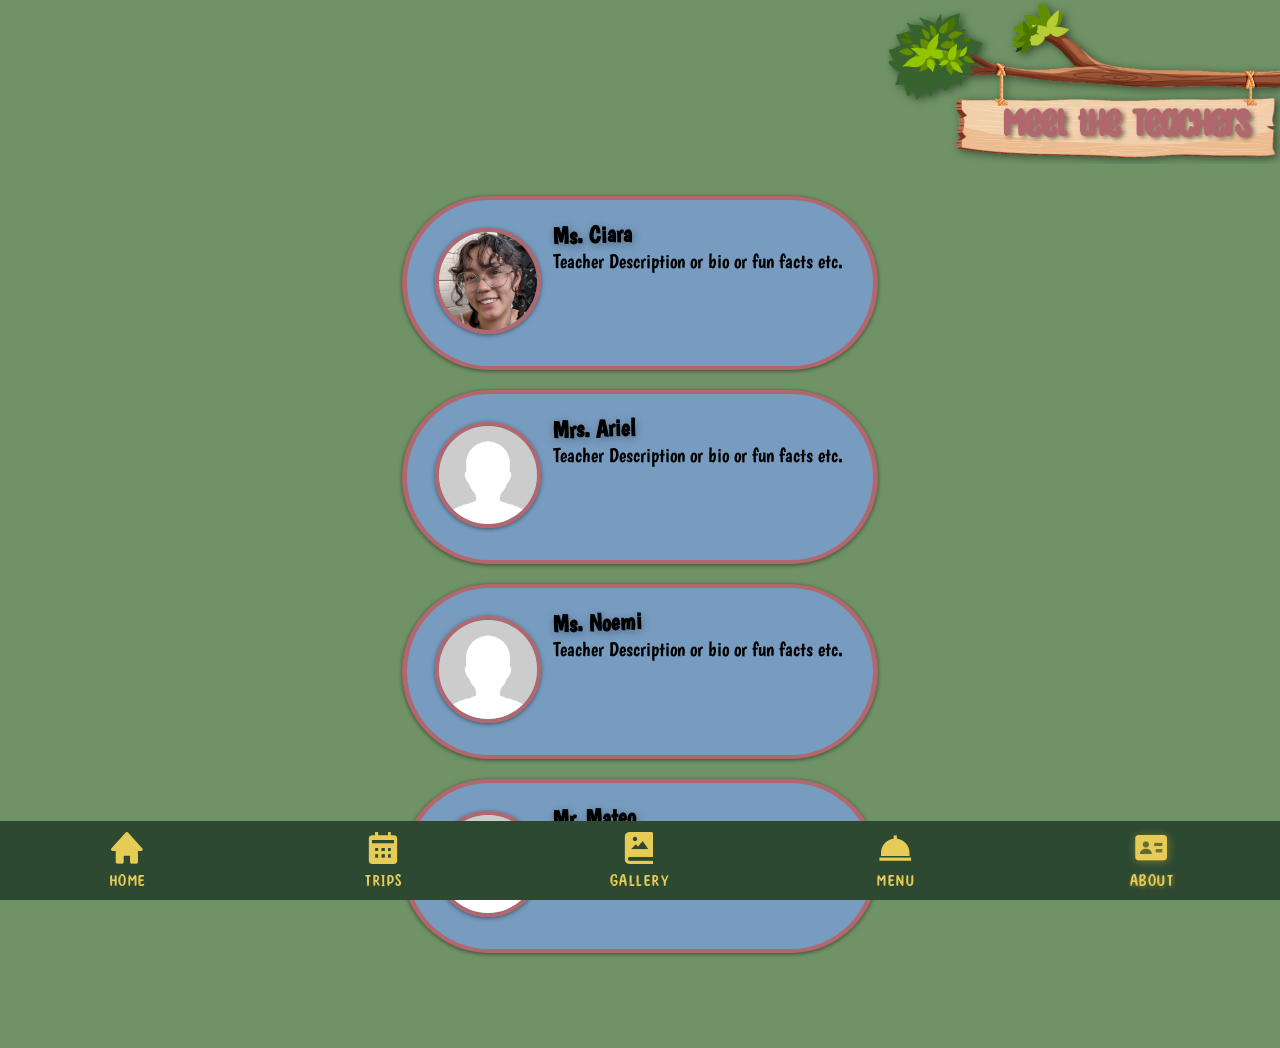
==== Crew/Crew.html @ b21d2882 "Icons/Screenshots/manifest updates" ====
<!DOCTYPE html>
<html lang="en">
<head>
    <meta charset="UTF-8">
    <meta name="viewport" content="width=device-width, initial-scale=1.0">
    <meta name="darkreader-lock">
    <title>Extended Day Website</title>
    <link rel="stylesheet" href="../style.css">
    <link rel="stylesheet" href="../Fonts/boxicons-2.1.4/css/boxicons.min.css">
    <link rel="favicon" href="../favicon.ico" type="image/x-icon">
</head>
<body>
    <header class="about-header">
        <img src="../Images/TreeBranchRightLeft.png" role="presentation" alt="">
        <h1 class="about-title">Meet the Teachers</h1>
    </header>
    <main>
        <div class="staff-container">
            <div class="staff-card">
                <div class="staff-img-container">
                    <img src="Ciara.webp" role="presentation" alt="">
                </div>
                <div class="staff-info-container">
                    <h2 class="staff-name">Ms. Ciara</h2>
                    <p class="staff-description">Teacher Description or bio or fun facts etc.</p>
                </div>
            </div>
            <div class="staff-card">
                <div class="staff-img-container">
                    <img src="blank-face-icon-16.jpg" role="presentation" alt="">
                </div>
                <div class="staff-info-container">
                    <h2 class="staff-name">Mrs. Ariel</h2>
                    <p class="staff-description">Teacher Description or bio or fun facts etc.</p>
                </div>
            </div>
            <div class="staff-card">
                <div class="staff-img-container">
                    <img src="blank-face-icon-16.jpg" role="presentation" alt="">
                </div>
                <div class="staff-info-container">
                    <h2 class="staff-name">Ms. Noemi</h2>
                    <p class="staff-description">Teacher Description or bio or fun facts etc.</p>
                </div>
            </div>
            <div class="staff-card">
                <div class="staff-img-container">
                    <img src="blank-face-icon-16.jpg" role="presentation" alt="">
                </div>
                <div class="staff-info-container">
                    <h2 class="staff-name">Mr. Mateo</h2>
                    <p class="staff-description">Teacher Description or bio or fun facts etc.</p>
                </div>
            </div>
        </div>
    </main>
    <footer>
        <nav class="navigation">
            <ul role="tree" class="navbar">
                <li role="none">
                    <a role="treeitem" href="../index.html">
                        <div class="nav-icon bx bxs-home"></div>
                        <p>Home</p>
                    </a>
                </li>
                <li role="none">
                    <a role="treeitem" href="../Events/Events.html">
                        <div class="nav-icon bx bxs-calendar"></div>
                        <p>Trips</p>
                    </a>
                </li>
                <li role="none">
                    <a role="treeitem" href="../Gallery/Gallery.html">
                        <div class="nav-icon bx bxs-photo-album"></div>
                        <p>Gallery</p>
                    </a>
                </li>
                <li role="none">
                    <a role="treeitem" href="../Menu/Menu.html">
                        <div class="nav-icon bx bxs-dish"></div>
                        <p>Menu</p>
                    </a>
                </li>
                <li role="none">
                    <a role="treeitem" aria-current="page" href="Crew.html">
                        <div class="nav-icon bx bxs-id-card"></div>
                        <p>About</p>
                    </a>
                </li>
            </ul>
        </nav>
    </footer>
    <script>
        const navbar = document.querySelector('.navigation');
        const body = document.querySelector('.staff-container');
        var navgap = navbar.offsetHeight + 20;

        body.style.paddingBottom += navgap + 'px';
    </script>
</body>
</html>
---- style.css ----
/* Boogaloo font */
@import url('https://fonts.googleapis.com/css2?family=Boogaloo&display=swap');

:root {
    /* Library Colors */
    --rosyBrown100: hsl(1 24 64);
    --rosyBrown80: hsl(1 24 64/0.8);
    --rosyBrown60: hsl(1 24 64/0.45);
    --blueGray100: hsl(210 37 61);
    --blueGray80: hsl(210 37 61/0.8);
    --blueGray60: hsl(210 37 61/0.45);
    --arylideYellow100: hsl(49 74 62);
    --arylideYellow80: hsl(49 74 62/0.8);
    --arylideYellow60: hsl(49 74 62/0.45);
    --asparagus100: hsl(108 18 49);
    --asparagus80: hsl(108 18 49/0.8);
    --asparagus60: hsl(108 18 49/0.45);
    --indianRed100: hsl(354 33 55);
    --indianRed80: hsl(354 33 55/0.8);
    --indianRed60: hsl(354 33 55/0.45);
    --caramel100: hsl(26 61 54);
    --caramel80: hsl(26 61 54/0.8);
    --caramel60: hsl(26 61 54/0.45);
    --calPolyGreen100: hsl(132 24 23);
    --calPolyGreen80: hsl(132 24 23/0.8);
    --calPolyGreen60: hsl(132 24 23/0.45);
    /* Normal Colors */
    --offWhite: hsl(0 0 94);
    --pureWhite: hsl(0 0 100%);
    --pureBlack: hsl(0 0 0%);

    --_ClassAColor: var(--indianRed100);
    --_ClassBColor: var(--blueGray100);

}

/* Resets */
*,
*::before,
*::after {
    box-sizing: border-box;
    margin: 0;
    padding: 0;
}

/* Site-wide styles */
body {
    height: 100dvh;
    background-color: var(--asparagus100);
}

/* Home Page Styles */
.home-screen {
    width: 100vw;
    height: 100dvh;
    display: grid;
    grid-template-areas: "title-bar" "sign-container";
    grid-template-rows: minmax(auto, 30%) 1fr;
    overflow-x: clip;
    overflow: hidden;

}

.title-bar {
    grid-area: title-bar;
    display: flex;
    place-self: center;

    >.title-container {
        max-height: fit-content;
        min-width: 310px;
        max-width: 448px;
        /* margin: 8em 2em 2em 2em; */
        margin-inline: 2em;
        margin-block: 1em;
        padding: 1em 0.2em;
        background-color: hsl(60 36% 50%);
        transform: rotate(-1.72deg);
        border-radius: 29px;
        box-shadow: 3px 2px 4px hsl(0 0 0/0.25);

        >.title {
            font-family: SunnySpells;
            font-size: clamp(4rem, 3.6479rem + 1.5023vw, 5rem);
            text-shadow: 1px 2px 2.5px hsl(0 0 0);
            text-align: center;
            line-height: 90%;
            color: var(--arylideYellow100);
        }
    }
}

.sign-container {
    position: relative;
    max-width: 100vw;
    grid-area: sign-container;
    place-self: end center;


    .signpost {
        width: 100%;
        max-width: 98vw;
        height: auto;
        filter: drop-shadow(3px 2px 4px hsl(0 0 0/0.25));
    }

    >ul {
        >li {
            /* reset styling of li */
            list-style: none;
            width: 100%;
            height: 100%;
        }
    }

    .sign-buttons {
        position: absolute;
        color: var(--caramel100);
        text-align: center;
        line-height: normal;
        min-width: 100%;
        text-decoration: none;
        font-size: 50px;
        font-family: SunnySpells;
        text-shadow: 1px 4px 0 hsl(13 18 48);
    }

    #button1 {
        top: 7%;
        transform: rotate(6.3deg);
    }

    #button2 {
        top: 21%;
        transform: rotate(-1.6deg);
    }

    #button3 {
        top: 36%;
        transform: rotate(6.3deg);
    }

    #button4 {
        top: 52%;
        transform: rotate(0.4deg);
    }

    .bush1,
    .bush2 {
        position: absolute;
        bottom: 0;
        height: auto;
        transform: translate(-25%, 0%);
        filter: drop-shadow(3px 0 4px hsl(0 0 0/0.25));
    }

    .bush1 {
        z-index: -1;
    }

    .bush2 {
        z-index: 1;
        translate: 5% 0%;
    }
}

.cal-ivy-logo {
    position: fixed;
    bottom: 0;
    left: 0;
    max-width: 240px;
    height: auto;
    z-index: 1;
}

.coming-soon-placer {
    display: grid;
    place-content: center;
}

.coming-soon-alert-container {
    display: flex;
    justify-content: center;
    align-items: center;
    padding: 1.5em;
    border-radius: 10px;
    margin-top: 3rem;
    background-color: var(--arylideYellow100);

    .coming-soon-text {
        font-family: SunnySpells;
        font-size: 50px;
        color: var(--pureBlack);
        text-shadow: 1px 2px 2.5px hsl(0 0 0);
        text-align: center;
        text-transform: uppercase;
    }
}

/* Events Page */
.events-header {
    position: relative;
    max-width: 100vw;
    overflow: clip;

    .events-title {
        position: absolute;
        left: -100000px;
        overflow: hidden;

    }

    >img {
        filter: drop-shadow(3px 2px 4px hsl(0 0 0/0.5));
        width: 100%;
    }
}

.events-intro-container {
    display: grid;
    place-content: center;
    margin: 2em;
    padding: 0.5em;
    border-radius: 10px;
    transform: rotate(1deg);
    background-color: var(--arylideYellow100);
    
    >h2 {
        text-align: center;
        text-transform: uppercase;
        text-decoration: underline;
        text-decoration-thickness: 3px;
        margin-bottom: 0.3rem;
        font: 24px SunnySpells, sans-serif;
    }
    
    .classLine {
        display: inline-flex;
        align-items: center;
        justify-content: start;
        gap: 1em;
        font: 17px Boogaloo, sans-serif;
    }

    .classColorBox {
        width: 12px;
        aspect-ratio: 1;
        border-radius: 30%;

        &.Abox {
            background-color: var(--_ClassAColor);
        }

        &.Bbox {
            background-color: var(--_ClassBColor);
        }
    }
}

.event-list-container {
    display: grid;
    margin: 0.75em;

    .event-card {
        display: grid;
        grid-template-columns: 20% 80%;
        font: 16px Boogaloo, sans-serif;
        color: var(--offWhite);
        padding-inline: 0.5em;
        padding-block: 0.25em;
        border-bottom: 2px solid hsla(0, 0%, 11%, 0.15); 
        min-height: 140px;
        
        &.classA {
            background-color: var(--_ClassAColor);
        }
        
        &.classB {
            background-color: var(--_ClassBColor);
        }

        &:first-child {
            border-top-left-radius: 6px;
            border-top-right-radius: 6px;
        }

        &:last-child {
            border-bottom-left-radius: 6px;
            border-bottom-right-radius: 6px;
        }
    }
}

.event-date-container {
    place-self: center;
    display: grid;
    font: 14px Boogaloo, sans-serif;
    grid-template-rows: 10% 80% 10%;
    height: fit-content;
    text-align: center;
    text-shadow: 0 4px 4px hsl(0 0 0/0.25);



    .event-day-number {
        font-size: 42px;
        letter-spacing: initial;
    }
}

.event-info {
    display: grid;
    grid-template-rows: min-content max-content;
    justify-content: space-between;
}

.event-top {
    display: flex;
    justify-content: space-between;
    padding-top: 0.5em;
    padding-inline: 0.6em 2em;
    font-size: 14px;
    
    .location-container {

        >p {
            text-indent: 0.3em;
            margin-bottom: 0.15rem;
        }
        
        >h3 {
            font: inherit;
            >a {
                display: inline-flex;
                color: currentColor;
                text-decoration: dashed underline;
                text-decoration-thickness: 1px;

                >.map-symbol {
                    text-decoration: none;
                }
            }
        }

        >p:last-child {
            margin-top: 0.3em;
            font-size: 12px;
            letter-spacing: 0.05em;
        }
    }

    .event-fee-container {
        text-align: center;

        >.optional-text {
            font-size: 11px;
            letter-spacing: 0.1em;
            display: none;
        }
        >.optional-text[data-visible="true"] {
            display: inline;
        }
    }
}

.event-description-container {
    place-self: center;
    margin-bottom: 0.25em;
    margin-top: 0.15em;
    padding: 0.25em;
    text-align: center;
    text-wrap: balance;
    
    >p {
        font-size: clamp(0.75rem, 0.4907rem + 1.1215vw, 1.5rem);
        
    }
}


/* Navbar */
.navigation {
    position: fixed;
    bottom: 0;
    left: 0;
    min-height: fit-content;
    background-color: var(--calPolyGreen100);
    width: 100%;

    >ul {
        z-index: 10;
        display: grid;
        grid-template-rows: 1fr;
        grid-template-columns: repeat(5, 1fr);
        grid-template-areas: "Home Events Menu Gallery Crew";
        overflow: visible;
        margin: 0.5em 0;

        >li {
            list-style: none;
            text-align: center;

            >a {
                text-decoration: none;
                color: var(--arylideYellow100);
                font-family: SunnySpells;
                font-size: 18px;
                letter-spacing: 1.5px;
                text-transform: uppercase;

                >.nav-icon {
                    font-size: 38px;
                    fill: currentColor;
                }

                &[aria-current="page"] {
                    .nav-icon {
                        filter: drop-shadow(1px 1px 4px hsl(49 74 54/0.45));
                    }

                    >p {
                        text-shadow: 1px 1px 4px hsl(49 74 54/0.45);
                    }
                }
            }

            &:nth-child(1) {
                grid-area: Home;
            }

            /* second button */
            &:nth-child(2) {
                grid-area: Events;
            }

            /* third button */
            &:nth-child(3) {
                grid-area: Menu;
            }

            /* fourth button */
            &:nth-child(4) {
                grid-area: Gallery;
            }

            /* fifth button */
            &:nth-child(5) {
                grid-area: Crew;
            }

        }
    }
}

/* Menu Page */
.menu-header {
    position: relative;
    max-width: 100vw;
    overflow: clip;

    .menu-title {
        position: absolute;
        top: 100px;
        left: 65px;
        font-family: StickyMemos;
        font-size: 53px;
        color: var(--pureBlack);
        text-shadow: 3px 2px 4px hsl(0 0 0/0.457);
        text-align: center;
    }

    >img {
        filter: drop-shadow(3px 2px 4px hsl(0 0 0/0.5));
    }
}

.sub-title-container {
    font-family: SunnySpells;
    margin-inline: 0.5em;
    margin-block: 0.8em;
    letter-spacing: 1px;
    background-color: var(--arylideYellow100);
    padding-inline: 0.4em;
    border-radius: 15px;
    transform: rotate(-1.25deg);
    box-shadow: 3px 2px 4px hsl(0 0 0/0.25);
    text-align: center;

    >h2 {
        font-size: 24px;
        text-transform: uppercase;
    }

    >p {
        font-size: clamp(0.875rem, 0.8143rem + 0.2589vw, 1.125rem);
        margin-inline: 1em;
        text-transform: uppercase;
        text-wrap: balance;

    }
}

.daily-menu-parent-container {
    display: grid;
    grid-template-columns: repeat(auto-fill, minmax(160px, 1fr));
    grid-gap: 0.5em;
    margin-inline: 0.5em;
}

.menu-day-container {
    box-sizing: border-box;
    background-color: hsl(210 47 74);
    border-radius: 15px;
    font-family: SunnySpells;
    color: var(--offWhite);
    text-shadow: 2px 4px 4px hsl(0 0 0/0.5);
    letter-spacing: 1.2px;
    line-height: 1em;
    box-shadow: 2px 4px 8px hsl(0 0 0/0.35), inset 0 0 8px hsl(210, 47%, 74%);
    display: grid;
    grid-template-rows: 1fr 1.15fr;
    overflow: clip;
    gap: 0.25em;

    .date-bar {
        background-color: var(--blueGray100);
        border-radius: 0 0 8px 8px;
        box-shadow: 0 0 5px hsl(0 0 0/0.35);
        text-align: center;
        font-size: 18px;
        text-transform: uppercase;
        font-family: SunnySpells;
        padding-block: 0.5em;
        display: grid;
        gap: 0.25em;

        >p {
            font-size: 64px;
            justify-self: center;
        }
    }

    .daily-menu {
        display: flex;
        flex-flow: column wrap;
        margin-inline: 0.5em;
        margin-block: 0.25em;
        font-size: 16px;
        color: var(--pureBlack);

        >ul {
            font: inherit;
            text-transform: capitalize;
            letter-spacing: 2px;
            text-shadow: 1px 2px 3px hsla(0, 0%, 55%, 0.234);
        }

        >h3 {
            text-shadow: 0 0 3px hsla(0, 0%, 40%, 0.4515);
            font: inherit;
            text-transform: uppercase;
            font-size: 18px;
        }
    }

    & li {
        /* list-style: none; */
        margin-inline-start: 1.25em;
        text-transform: capitalize;
    }
}

/* Gallery Page */
.gallery-header {
    position: relative;
    max-width: 100vw;
    overflow: clip;
    display: grid;

    .gallery-title {
        position: absolute;
        top: 100px;
        right: 60px;
        font-family: ActionIs;
        font-size: 53px;
        color: var(--calPolyGreen100);
        text-shadow: 3px 2px 4px hsl(0 0 0/0.457);
        text-align: center;
    }

    >img {
        margin-left: auto;
        margin-right: 0;
        filter: drop-shadow(3px 2px 4px hsl(0 0 0/0.5));
    }
}

.gallery-intro-container {
    font-family: SunnySpells;
    margin-inline: 0.5em;
    margin-block: 0.8em;
    letter-spacing: 1px;
    background-color: var(--arylideYellow100);
    padding-inline: 0.4em;
    border-radius: 15px;
    transform: rotate(-1.25deg);
    box-shadow: 3px 2px 4px hsl(0 0 0/0.25);
    text-align: center;

    >h2 {
        font-size: 24px;
        text-transform: uppercase;
    }

    >p {
        font-size: clamp(0.875rem, 0.8143rem + 0.2589vw, 1.125rem);
        margin-inline: 0.2em;
        margin-bottom: 0.2em;
        text-transform: uppercase;
        text-wrap: balance;

    }
}

.gallery-container {
    width: 100%;
    display: grid;
    place-content: center;
}

.masonry-gallery {
    display: grid;
    grid-template-columns: repeat(auto-fit, minmax(180px, 1fr));
    /* Adjust minmax values as needed */

    .gallery-item {
        /* width: 50%; */
        aspect-ratio: auto;
        min-width: 150px;
        max-width: 179px;
        margin-bottom: 10px;
        border-radius: 1rem;
        box-shadow: 0 1px 4px hsl(0 0 0/0.5);
    }

    @media screen and (min-width: 600px) {
        grid-template-columns: repeat(auto-fit, minmax(300px, 1fr));
    }
}

/* About Page */
.about-header {
    position: relative;
    max-width: 100vw;
    overflow: clip;
    display: grid;

    .about-title {
        position: absolute;
        top: 100px;
        right: 30px;
        font-family: SunnySpells;
        font-size: 42px;
        color: var(--indianRed100);
        text-shadow: 3px 2px 4px hsl(0 0 0/0.457);
        text-align: center;
    }

    >img {
        margin-left: auto;
        margin-right: 0;
        filter: drop-shadow(3px 2px 4px hsl(0 0 0/0.5));
    }
}

/* Staff Page */

.staff-container {
    margin-top: 2em;
    display: grid;
    justify-content: center;
    padding-inline: 1em;
    gap: 1.25em;
}

.staff-card {
    display: grid;
    place-content: center;
    padding: 1em ;
    border-radius: 20rem;
    background-color: var(--blueGray100);
    box-shadow: 0 1px 4px hsl(0 0 0/0.5);
    grid-template-columns: minmax(80px, 30%) 70%;
    border: 4px solid var(--indianRed100);
    border-left-width: 5px;
    border-right-width: 5px;
    max-width: 500px;

    .staff-img-container {
        padding: 0.75rem;
        
        >img {
            aspect-ratio: auto;
            width: 100%;
            max-width: 120px;
            border-radius: 50%;
            box-shadow: 0 1px 4px hsl(0 0 0/0.5);
            border: 4px solid var(--indianRed100);
        }
    }

    .staff-info-container {
        font-family: Boogaloo, sans-serif;
        font-size: clamp(1rem, 0.5978rem + 1.7391vw, 1.25rem);

        >h2 {
            font-size: clamp(1.125rem, 0.5217rem + 2.6087vw, 1.5rem);
            text-transform: capitalize;
            text-shadow: 1px 2px 8px hsl(0 0 0/0.3);
            margin-bottom: 0.15em;
            transform: rotate(-2deg);
        }
    }
}

/* Fonts */
@font-face {
    font-family: Flower Power;
    src: url(Fonts/SpringtimeFlowersRegular-8M1mz.otf);
}

@font-face {
    font-family: SunnySpells;
    src: url(Fonts/SunnyspellsRegular-MV9ze.otf);
}

@font-face {
    font-family: StickyMemos;
    src: url(Fonts/Sticky\ Memos\ Demo.otf);
}

@font-face {
    font-family: ActionIs;
    src: url(Fonts/Actionis-6Yex.ttf);
}

@font-face {
    font-family: CuteStitch;
    src: url(Fonts/Cute\ Stitch.otf);
}

@keyframes wobble-hor-bottom {

    0%,
    100% {
        transform: translateX(0);
        transform-origin: 50% 50%
    }

    10% {
        transform: translateX(-30px) rotate(-6deg)
    }

    20% {
        transform: translateX(15px) rotate(6deg)
    }

    30% {
        transform: translateX(-15px) rotate(-3.6deg)
    }

    40% {
        transform: translateX(9px) rotate(2.4deg)
    }

    50% {
        transform: translateX(-6px) rotate(-1.2deg)
    }

    60% {
        transform: translateX(0);
        transform-origin: 50% 50%
    }
}
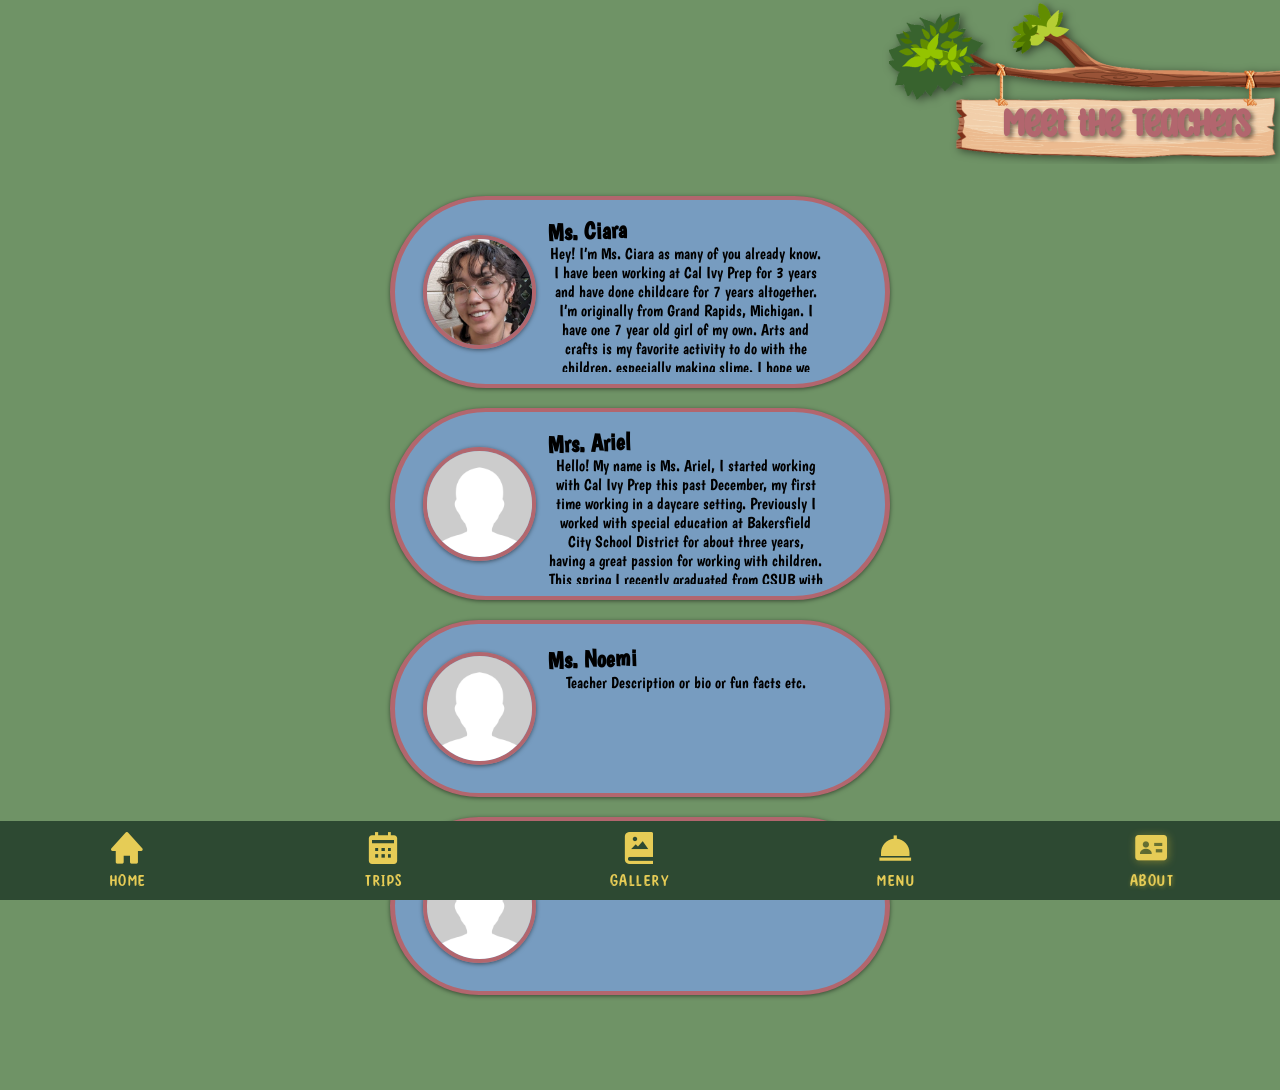
==== commit c7037347: "Gallery Upload" ====
--- a/Crew/Crew.html
+++ b/Crew/Crew.html
@@ -7,7 +7,7 @@
     <title>Extended Day Website</title>
     <link rel="stylesheet" href="../style.css">
     <link rel="stylesheet" href="../Fonts/boxicons-2.1.4/css/boxicons.min.css">
-    <link rel="favicon" href="../favicon.ico" type="image/x-icon">
+    <link rel="icon" href="../favicon.ico" type="image/x-icon">
 </head>
 <body>
     <header class="about-header">
@@ -22,7 +22,7 @@
                 </div>
                 <div class="staff-info-container">
                     <h2 class="staff-name">Ms. Ciara</h2>
-                    <p class="staff-description">Teacher Description or bio or fun facts etc.</p>
+                    <p class="staff-description">Hey! I’m Ms. Ciara as many of you already know. I have been working at Cal Ivy Prep for 3 years and have done childcare for 7 years altogether. I’m originally from Grand Rapids, Michigan. I have one 7 year old girl of my own. Arts and crafts is my favorite activity to do with the children, especially making slime. I hope we have a fantastic and fun summer this year. I can’t wait!</p>
                 </div>
             </div>
             <div class="staff-card">
@@ -31,7 +31,7 @@
                 </div>
                 <div class="staff-info-container">
                     <h2 class="staff-name">Mrs. Ariel</h2>
-                    <p class="staff-description">Teacher Description or bio or fun facts etc.</p>
+                    <p class="staff-description">Hello! My name is Ms. Ariel, I started working with Cal Ivy Prep this past December, my first time working in a daycare setting. Previously I worked with special education at Bakersfield City School District for about three years, having a great passion for working with children. This spring I recently graduated from CSUB with my bachelor's in Child, Adolescent, and Family Studies and am planning to continue school to obtain my master's. I’m originally from the island of Oahu and have a two-year-old daughter of my own! But I love playing games, and sports, and being outside with the children. I am super excited to be spending all summer with everyone and ready to have a great time!</p>
                 </div>
             </div>
             <div class="staff-card">
--- a/style.css
+++ b/style.css
@@ -3,31 +3,32 @@
 
 :root {
     /* Library Colors */
-    --rosyBrown100: hsl(1 24 64);
-    --rosyBrown80: hsl(1 24 64/0.8);
-    --rosyBrown60: hsl(1 24 64/0.45);
-    --blueGray100: hsl(210 37 61);
-    --blueGray80: hsl(210 37 61/0.8);
-    --blueGray60: hsl(210 37 61/0.45);
-    --arylideYellow100: hsl(49 74 62);
-    --arylideYellow80: hsl(49 74 62/0.8);
-    --arylideYellow60: hsl(49 74 62/0.45);
-    --asparagus100: hsl(108 18 49);
-    --asparagus80: hsl(108 18 49/0.8);
-    --asparagus60: hsl(108 18 49/0.45);
-    --indianRed100: hsl(354 33 55);
-    --indianRed80: hsl(354 33 55/0.8);
-    --indianRed60: hsl(354 33 55/0.45);
-    --caramel100: hsl(26 61 54);
-    --caramel80: hsl(26 61 54/0.8);
-    --caramel60: hsl(26 61 54/0.45);
-    --calPolyGreen100: hsl(132 24 23);
-    --calPolyGreen80: hsl(132 24 23/0.8);
-    --calPolyGreen60: hsl(132 24 23/0.45);
+    --rosyBrown100: hsl(1, 24%, 64%);
+    --rosyBrown80: hsl(1, 24%, 64%);
+    --rosyBrown60: hsl(1, 24%, 64%);
+    --blueGray100: hsl(210, 37%, 61%);
+    --blueGray80: hsl(210, 37%, 61%);
+    --blueGray60: hsl(210, 37%, 61%);
+    --arylideYellow100: hsl(49, 74%, 62%);
+    --arylideYellow80: hsl(49, 74%, 62%);
+    --arylideYellow60: hsl(49, 74%, 62%);
+    --asparagus100: hsl(108, 18%, 49%);
+    --asparagus80: hsl(108, 18%, 49%);
+    --asparagus60: hsl(108, 18%, 49%);
+    --indianRed100: hsl(354, 33%, 55%);
+    --indianRed80: hsl(354, 33%, 55%);
+    --indianRed60: hsl(354, 33%, 55%);
+    --caramel100: hsl(26, 61%, 54%);
+    --caramel80: hsl(26, 61%, 54%);
+    --caramel60: hsl(26, 61%, 54%);
+    --calPolyGreen100: hsl(132, 24%, 23%);
+    --calPolyGreen80: hsl(132, 24%, 23%);
+    --calPolyGreen60: hsl(132, 24%, 23%);
     /* Normal Colors */
-    --offWhite: hsl(0 0 94);
-    --pureWhite: hsl(0 0 100%);
-    --pureBlack: hsl(0 0 0%);
+    --offWhite: hsl(0, 0%, 94%);
+    --pureWhite: hsl(0, 0%, 100%);
+    --pureBlack: hsl(0, 0%, 0%);
+
 
     --_ClassAColor: var(--indianRed100);
     --_ClassBColor: var(--blueGray100);
@@ -59,7 +60,15 @@
     overflow-x: clip;
     overflow: hidden;
 
-}
+
+    @media screen and (min-width: 600px) {
+        grid-template-areas: "Left-tree title-bar Right-tree" "Left-tree sign-container Right-tree";
+
+        grid-template-columns: minmax(0, 1fr) 1fr minmax(0, 1fr);
+    }
+}
+
+
 
 .title-bar {
     grid-area: title-bar;
@@ -77,12 +86,12 @@
         background-color: hsl(60 36% 50%);
         transform: rotate(-1.72deg);
         border-radius: 29px;
-        box-shadow: 3px 2px 4px hsl(0 0 0/0.25);
+        box-shadow: 3px 2px 4px hsla(0, 0%, 0%, 0.25);
 
         >.title {
             font-family: SunnySpells;
             font-size: clamp(4rem, 3.6479rem + 1.5023vw, 5rem);
-            text-shadow: 1px 2px 2.5px hsl(0 0 0);
+            text-shadow: 1px 2px 3px hsla(0, 0%, 0%, 0.75);
             text-align: center;
             line-height: 90%;
             color: var(--arylideYellow100);
@@ -101,7 +110,7 @@
         width: 100%;
         max-width: 98vw;
         height: auto;
-        filter: drop-shadow(3px 2px 4px hsl(0 0 0/0.25));
+        filter: drop-shadow(3px 2px 4px hsla(0, 0%, 0%, 0.25));
     }
 
     >ul {
@@ -122,7 +131,7 @@
         text-decoration: none;
         font-size: 50px;
         font-family: SunnySpells;
-        text-shadow: 1px 4px 0 hsl(13 18 48);
+        text-shadow: 1px 4px 0 hsl(13 18% 48%);
     }
 
     #button1 {
@@ -136,7 +145,7 @@
     }
 
     #button3 {
-        top: 36%;
+        top: 36.5%;
         transform: rotate(6.3deg);
     }
 
@@ -151,7 +160,7 @@
         bottom: 0;
         height: auto;
         transform: translate(-25%, 0%);
-        filter: drop-shadow(3px 0 4px hsl(0 0 0/0.25));
+        filter: drop-shadow(3px 0 4px hsla(0, 0%, 0%, 0.25));
     }
 
     .bush1 {
@@ -173,28 +182,27 @@
     z-index: 1;
 }
 
-.coming-soon-placer {
-    display: grid;
-    place-content: center;
-}
-
-.coming-soon-alert-container {
-    display: flex;
-    justify-content: center;
-    align-items: center;
-    padding: 1.5em;
-    border-radius: 10px;
-    margin-top: 3rem;
-    background-color: var(--arylideYellow100);
-
-    .coming-soon-text {
-        font-family: SunnySpells;
-        font-size: 50px;
-        color: var(--pureBlack);
-        text-shadow: 1px 2px 2.5px hsl(0 0 0);
-        text-align: center;
-        text-transform: uppercase;
-    }
+/* fit the trees to the sides of the screen. Left should stick to the right side of its box, right should stick to the left side of its box */
+.tree-left,
+.tree-right {
+    overflow: clip;
+    height: 100%;
+    z-index: -1;
+    justify-self: center;
+    transform: translateY(13%);
+
+    @media screen and (max-width: 600px) {
+        display: none;
+    }
+
+}
+
+.tree-left {
+    grid-area: Left-tree;
+}
+
+.tree-right {
+    grid-area: Right-tree;
 }
 
 /* Events Page */
@@ -211,7 +219,7 @@
     }
 
     >img {
-        filter: drop-shadow(3px 2px 4px hsl(0 0 0/0.5));
+        filter: drop-shadow(3px 2px 4px hsla(0, 0%, 0%, 0.25));
         width: 100%;
     }
 }
@@ -224,7 +232,8 @@
     border-radius: 10px;
     transform: rotate(1deg);
     background-color: var(--arylideYellow100);
-    
+    box-shadow: 3px 2px 4px hsla(0, 0%, 0%, 0.25);
+
     >h2 {
         text-align: center;
         text-transform: uppercase;
@@ -233,7 +242,7 @@
         margin-bottom: 0.3rem;
         font: 24px SunnySpells, sans-serif;
     }
-    
+
     .classLine {
         display: inline-flex;
         align-items: center;
@@ -268,13 +277,13 @@
         color: var(--offWhite);
         padding-inline: 0.5em;
         padding-block: 0.25em;
-        border-bottom: 2px solid hsla(0, 0%, 11%, 0.15); 
+        border-bottom: 2px solid hsla(0, 0%, 11%, 0.15);
         min-height: 140px;
-        
+
         &.classA {
             background-color: var(--_ClassAColor);
         }
-        
+
         &.classB {
             background-color: var(--_ClassBColor);
         }
@@ -298,7 +307,7 @@
     grid-template-rows: 10% 80% 10%;
     height: fit-content;
     text-align: center;
-    text-shadow: 0 4px 4px hsl(0 0 0/0.25);
+    text-shadow: 0 4px 4px hsla(0, 0%, 0%, 0.25);
 
 
 
@@ -320,16 +329,17 @@
     padding-top: 0.5em;
     padding-inline: 0.6em 2em;
     font-size: 14px;
-    
+
     .location-container {
 
         >p {
             text-indent: 0.3em;
             margin-bottom: 0.15rem;
         }
-        
+
         >h3 {
             font: inherit;
+
             >a {
                 display: inline-flex;
                 color: currentColor;
@@ -357,6 +367,7 @@
             letter-spacing: 0.1em;
             display: none;
         }
+
         >.optional-text[data-visible="true"] {
             display: inline;
         }
@@ -370,10 +381,10 @@
     padding: 0.25em;
     text-align: center;
     text-wrap: balance;
-    
+
     >p {
         font-size: clamp(0.75rem, 0.4907rem + 1.1215vw, 1.5rem);
-        
+
     }
 }
 
@@ -415,11 +426,11 @@
 
                 &[aria-current="page"] {
                     .nav-icon {
-                        filter: drop-shadow(1px 1px 4px hsl(49 74 54/0.45));
+                        filter: drop-shadow(1px 1px 4px hsla(49, 74%, 54%, 0.45));
                     }
 
                     >p {
-                        text-shadow: 1px 1px 4px hsl(49 74 54/0.45);
+                        text-shadow: 1px 1px 4px hsl(49, 74%, 54%, 0.45);
                     }
                 }
             }
@@ -465,12 +476,12 @@
         font-family: StickyMemos;
         font-size: 53px;
         color: var(--pureBlack);
-        text-shadow: 3px 2px 4px hsl(0 0 0/0.457);
+        text-shadow: 3px 2px 4px hsla(0, 0%, 0%, 0.5);
         text-align: center;
     }
 
     >img {
-        filter: drop-shadow(3px 2px 4px hsl(0 0 0/0.5));
+        filter: drop-shadow(3px 2px 4px hsla(0, 0%, 0%, 0.5));
     }
 }
 
@@ -483,9 +494,9 @@
     padding-inline: 0.4em;
     border-radius: 15px;
     transform: rotate(-1.25deg);
-    box-shadow: 3px 2px 4px hsl(0 0 0/0.25);
     text-align: center;
-
+    box-shadow: 3px 2px 4px hsla(0, 0%, 0%, 0.25);
+    
     >h2 {
         font-size: 24px;
         text-transform: uppercase;
@@ -509,14 +520,14 @@
 
 .menu-day-container {
     box-sizing: border-box;
-    background-color: hsl(210 47 74);
+    background-color: hsl(210 47% 74%);
     border-radius: 15px;
     font-family: SunnySpells;
     color: var(--offWhite);
-    text-shadow: 2px 4px 4px hsl(0 0 0/0.5);
+    text-shadow: 2px 4px 4px hsla(0, 0%, 0%, 0.5);
     letter-spacing: 1.2px;
     line-height: 1em;
-    box-shadow: 2px 4px 8px hsl(0 0 0/0.35), inset 0 0 8px hsl(210, 47%, 74%);
+    box-shadow: 2px 4px 8px hsla(0, 0%, 0%, 0.35), inset 0 0 8px hsl(210, 47%, 74%);
     display: grid;
     grid-template-rows: 1fr 1.15fr;
     overflow: clip;
@@ -525,7 +536,7 @@
     .date-bar {
         background-color: var(--blueGray100);
         border-radius: 0 0 8px 8px;
-        box-shadow: 0 0 5px hsl(0 0 0/0.35);
+        box-shadow: 0 0 5px hsla(0, 0%, 0%, 0.35);
         text-align: center;
         font-size: 18px;
         text-transform: uppercase;
@@ -584,14 +595,14 @@
         font-family: ActionIs;
         font-size: 53px;
         color: var(--calPolyGreen100);
-        text-shadow: 3px 2px 4px hsl(0 0 0/0.457);
+        text-shadow: 3px 2px 4px hsla(0, 0%, 0%, 0.5);
         text-align: center;
     }
 
     >img {
         margin-left: auto;
         margin-right: 0;
-        filter: drop-shadow(3px 2px 4px hsl(0 0 0/0.5));
+        filter: drop-shadow(3px 2px 4px hsla(0, 0%, 0%, 0.5));
     }
 }
 
@@ -604,7 +615,7 @@
     padding-inline: 0.4em;
     border-radius: 15px;
     transform: rotate(-1.25deg);
-    box-shadow: 3px 2px 4px hsl(0 0 0/0.25);
+    box-shadow: 3px 2px 4px hsla(0, 0%, 0%, 0.25);
     text-align: center;
 
     >h2 {
@@ -629,24 +640,79 @@
 }
 
 .masonry-gallery {
-    display: grid;
-    grid-template-columns: repeat(auto-fit, minmax(180px, 1fr));
-    /* Adjust minmax values as needed */
 
     .gallery-item {
-        /* width: 50%; */
         aspect-ratio: auto;
         min-width: 150px;
-        max-width: 179px;
+        max-width: 40vw;
         margin-bottom: 10px;
         border-radius: 1rem;
-        box-shadow: 0 1px 4px hsl(0 0 0/0.5);
-    }
-
-    @media screen and (min-width: 600px) {
-        grid-template-columns: repeat(auto-fit, minmax(300px, 1fr));
-    }
-}
+        box-shadow: 0 1px 4px hsla(0, 0%, 0%, 0.5);
+    }
+
+
+    .width-2 {
+        min-width: 300px;
+        max-width: 80vw;
+    }
+}
+
+.modal {
+    display: none;
+    position: fixed;
+    z-index: 9999;
+    left: 0;
+    top: 0;
+    width: 100%;
+    height: 100%;
+    background-color: hsla(0, 0%, 0%, 0.75);
+    overflow: auto;
+}
+
+
+.left-arrow,
+.right-arrow {
+    position: absolute;
+    cursor: pointer;
+    color: #fff;
+    font-size: 2rem;
+    top: 50%;
+    transform: translateY(-50%);
+}
+
+.bx-x-circle {
+    position: absolute;
+    cursor: pointer;
+    color: #fff;
+    font-size: 2rem;
+    top: 1rem;
+    right: 1rem;
+}
+
+.left-arrow {
+    left: 10px;
+}
+
+.right-arrow {
+    right: 10px;
+}
+
+.modal-content {
+    margin-inline: auto;
+    display: grid;
+    place-items: center;
+    width: 80%;
+    max-width: 700px;
+}
+
+.modal-content img {
+    aspect-ratio: auto;
+    max-height: 98dvh;
+    max-width: 100%;
+    border-radius: 1rem;
+    box-shadow: 0 1px 4px hsla(0, 0%, 0%, 0.5);
+}
+
 
 /* About Page */
 .about-header {
@@ -662,14 +728,14 @@
         font-family: SunnySpells;
         font-size: 42px;
         color: var(--indianRed100);
-        text-shadow: 3px 2px 4px hsl(0 0 0/0.457);
+        text-shadow: 3px 2px 4px hsla(0, 0%, 0%, 0.5);
         text-align: center;
     }
 
     >img {
         margin-left: auto;
         margin-right: 0;
-        filter: drop-shadow(3px 2px 4px hsl(0 0 0/0.5));
+        filter: drop-shadow(3px 2px 4px hsla(0, 0%, 0%, 0.5));
     }
 }
 
@@ -686,39 +752,55 @@
 .staff-card {
     display: grid;
     place-content: center;
-    padding: 1em ;
+    padding: 1em;
     border-radius: 20rem;
     background-color: var(--blueGray100);
-    box-shadow: 0 1px 4px hsl(0 0 0/0.5);
+    box-shadow: 0 1px 4px hsla(0, 0%, 0%, 0.5);
     grid-template-columns: minmax(80px, 30%) 70%;
     border: 4px solid var(--indianRed100);
     border-left-width: 5px;
     border-right-width: 5px;
     max-width: 500px;
+    overflow: clip;
+    max-height: 12rem;
 
     .staff-img-container {
         padding: 0.75rem;
-        
+        display: grid;
+        place-content: center;
+
         >img {
             aspect-ratio: auto;
             width: 100%;
             max-width: 120px;
             border-radius: 50%;
-            box-shadow: 0 1px 4px hsl(0 0 0/0.5);
+            box-shadow: 0 1px 4px hsla(0, 0%, 0%, 0.5);
             border: 4px solid var(--indianRed100);
         }
     }
 
     .staff-info-container {
         font-family: Boogaloo, sans-serif;
-        font-size: clamp(1rem, 0.5978rem + 1.7391vw, 1.25rem);
+        font-size: clamp(0.75rem, 0.3478rem + 1.7391vw, 1rem);
+
 
         >h2 {
             font-size: clamp(1.125rem, 0.5217rem + 2.6087vw, 1.5rem);
             text-transform: capitalize;
-            text-shadow: 1px 2px 8px hsl(0 0 0/0.3);
             margin-bottom: 0.15em;
             transform: rotate(-2deg);
+        }
+
+        >p {
+            max-width: 90%;
+            max-height: 8rem;
+            overflow-y: scroll;
+            scrollbar-width: thin;
+            scrollbar-gutter: stable;
+            scrollbar-color: var(--indianRed100) var(--blueGray60);
+            padding-inline-end: 0.25rem;
+            text-wrap: balance;
+            text-align: center;
         }
     }
 }
@@ -781,4 +863,71 @@
         transform: translateX(0);
         transform-origin: 50% 50%
     }
+}
+
+/****** APPLE SAFARI SPECIFIC STYLING ******/
+@supports (hanging-punctuation: first) and (font: -apple-system-body) and (-webkit-appearance: none) {
+    
+    .title {
+        
+        text-shadow: 1px 2px 3px hsla(0, 0%, 0%, 0.25) !important;
+    }
+
+    .sign-buttons {
+        text-shadow: 1px 2px 0 hsla(13, 18%, 48%, 0.75) !important;
+    }
+
+    .event-date-container{}
+
+    .navigation {
+    
+        >ul {
+    
+            >li {
+            
+                >a {
+
+                    &[aria-current="page"] {
+    
+                        >p {
+                            text-shadow: 1px 1px 4px hsl(49, 74%, 54%, 0.45);
+                        }
+                    }
+                }
+            }
+        }
+    }
+
+    .menu-title {
+        text-shadow: 1px 2px 3px hsla(0, 0%, 0%, 0.3) !important;
+    }
+
+    .date-bar {
+
+        >h3 {
+            text-shadow: 1px 2px 3px hsla(0, 0%, 0%, 0.25) !important;
+        }
+
+        >p{
+            text-shadow: 1px 2px 3px hsla(0, 0%, 0%, 0.5) !important;
+        }
+    }
+
+    .daily-menu {
+        >ul {
+            text-shadow: 1px 2px 3px hsla(0, 0%, 55%, 0.4);
+        }
+
+        >h3 {
+            text-shadow: 0 0 3px hsla(0, 0%, 40%, 0.4515);
+        }
+    }
+
+    .gallery-title{
+        text-shadow: 1px 2px 3px hsla(0, 0%, 0%, 0.25) !important;
+    }
+
+    .about-title {
+        text-shadow: 1px 2px 3px hsla(0, 0%, 0%, 0.25) !important;
+    }
 }
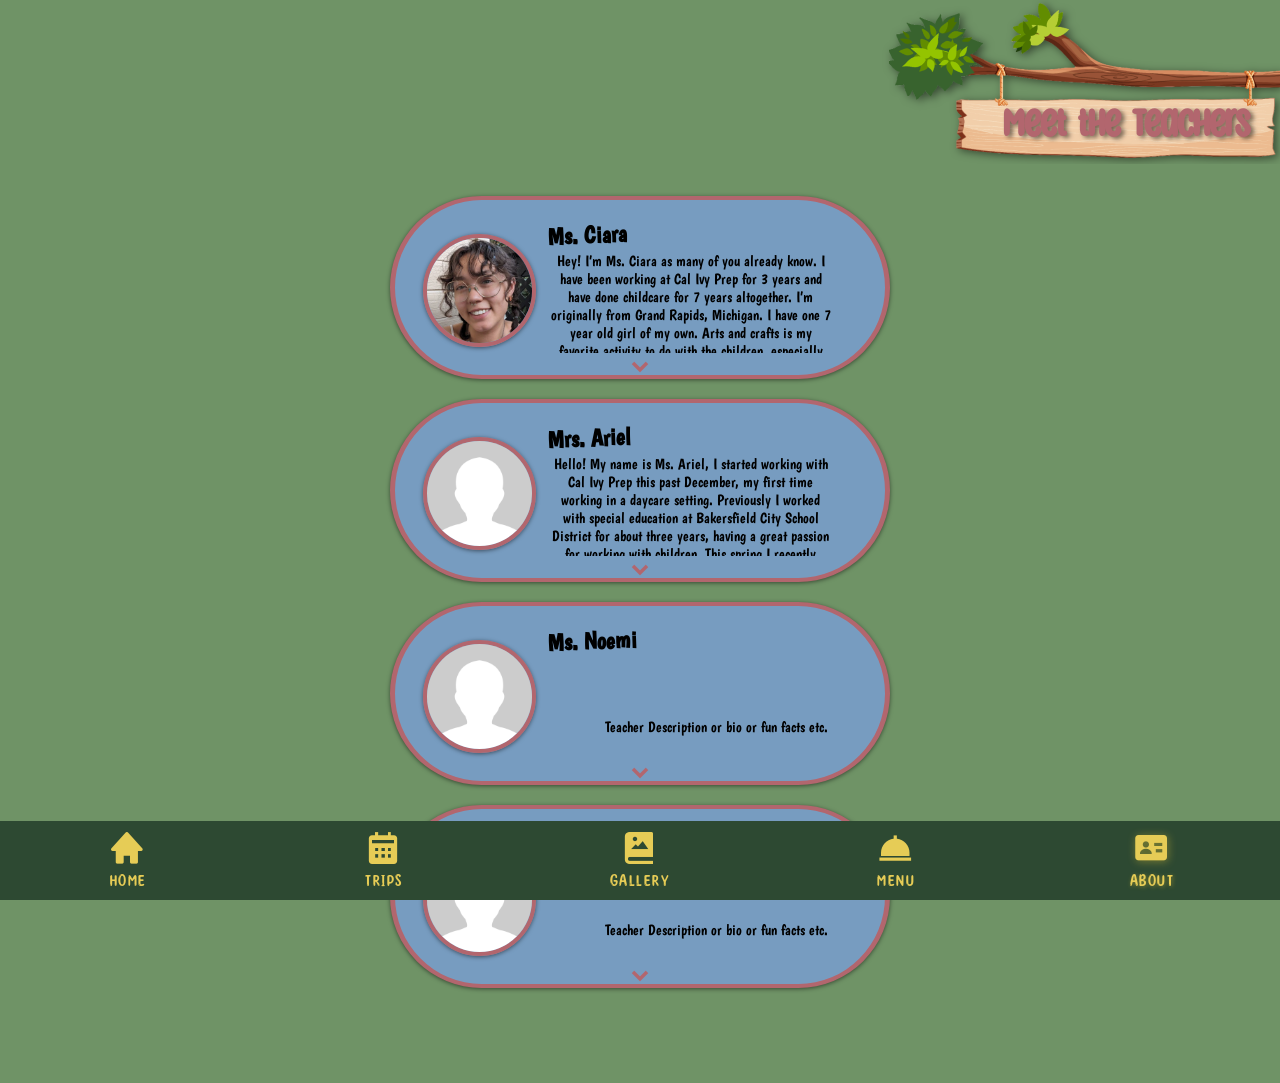
==== commit 035f6151: "Crew Page fleshed out, finished Made a script to handle expansion of individual people." ====
--- a/Crew/Crew.html
+++ b/Crew/Crew.html
@@ -8,6 +8,7 @@
     <link rel="stylesheet" href="../style.css">
     <link rel="stylesheet" href="../Fonts/boxicons-2.1.4/css/boxicons.min.css">
     <link rel="icon" href="../favicon.ico" type="image/x-icon">
+    <script src="https://code.jquery.com/jquery-3.6.0.min.js"></script>
 </head>
 <body>
     <header class="about-header">
@@ -16,41 +17,50 @@
     </header>
     <main>
         <div class="staff-container">
-            <div class="staff-card">
+            <div class="staff-card" data-expanded="false">
                 <div class="staff-img-container">
                     <img src="Ciara.webp" role="presentation" alt="">
                 </div>
+                <h2 class="staff-name">Ms. Ciara</h2>
                 <div class="staff-info-container">
-                    <h2 class="staff-name">Ms. Ciara</h2>
-                    <p class="staff-description">Hey! I’m Ms. Ciara as many of you already know. I have been working at Cal Ivy Prep for 3 years and have done childcare for 7 years altogether. I’m originally from Grand Rapids, Michigan. I have one 7 year old girl of my own. Arts and crafts is my favorite activity to do with the children, especially making slime. I hope we have a fantastic and fun summer this year. I can’t wait!</p>
+                    <p class="staff-description Ciara">Hey! I’m Ms. Ciara as many of you already know. I have been working at Cal Ivy Prep for 3 years and have done childcare for 7 years altogether. I’m originally from
+                        Grand Rapids, Michigan. I have one 7 year old girl of my own. Arts and crafts is my favorite activity to do with the children, especially making slime. I hope we have a fantastic and fun summer
+                        this year. I can’t wait!</p>
                 </div>
+                <div class="expand-arrow"><i class='bx bxs-chevron-down'></i></div>
             </div>
-            <div class="staff-card">
+            <div class="staff-card" data-expanded="false">
                 <div class="staff-img-container">
                     <img src="blank-face-icon-16.jpg" role="presentation" alt="">
                 </div>
+                <h2 class="staff-name">Mrs. Ariel</h2>
                 <div class="staff-info-container">
-                    <h2 class="staff-name">Mrs. Ariel</h2>
-                    <p class="staff-description">Hello! My name is Ms. Ariel, I started working with Cal Ivy Prep this past December, my first time working in a daycare setting. Previously I worked with special education at Bakersfield City School District for about three years, having a great passion for working with children. This spring I recently graduated from CSUB with my bachelor's in Child, Adolescent, and Family Studies and am planning to continue school to obtain my master's. I’m originally from the island of Oahu and have a two-year-old daughter of my own! But I love playing games, and sports, and being outside with the children. I am super excited to be spending all summer with everyone and ready to have a great time!</p>
+                    <p class="staff-description Ariel">Hello! My name is Ms. Ariel, I started working with Cal Ivy Prep this past December, my first time working in a daycare setting. Previously I worked with special
+                        education at Bakersfield City School District for about three years, having a great passion for working with children. This spring I recently graduated from CSUB with my bachelor's in Child,
+                        Adolescent, and Family Studies and am planning to continue school to obtain my master's. I’m originally from the island of Oahu and have a two-year-old daughter of my own! But I love playing
+                        games, and sports, and being outside with the children. I am super excited to be spending all summer with everyone and ready to have a great time!</p>
                 </div>
+                <div class="expand-arrow"><i class='bx bxs-chevron-down'></i></div>
             </div>
-            <div class="staff-card">
+            <div class="staff-card" data-expanded="false">
                 <div class="staff-img-container">
                     <img src="blank-face-icon-16.jpg" role="presentation" alt="">
                 </div>
+                <h2 class="staff-name">Ms. Noemi</h2>
                 <div class="staff-info-container">
-                    <h2 class="staff-name">Ms. Noemi</h2>
-                    <p class="staff-description">Teacher Description or bio or fun facts etc.</p>
+                    <p class="staff-description Noemi">Teacher Description or bio or fun facts etc.</p>
                 </div>
+                <div class="expand-arrow"><i class='bx bxs-chevron-down'></i></div>
             </div>
-            <div class="staff-card">
+            <div class="staff-card" data-expanded="false">
                 <div class="staff-img-container">
                     <img src="blank-face-icon-16.jpg" role="presentation" alt="">
                 </div>
+                <h2 class="staff-name">Mr. Mateo</h2>
                 <div class="staff-info-container">
-                    <h2 class="staff-name">Mr. Mateo</h2>
-                    <p class="staff-description">Teacher Description or bio or fun facts etc.</p>
+                    <p class="staff-description Mateo">Teacher Description or bio or fun facts etc.</p>
                 </div>
+                <div class="expand-arrow"><i class='bx bxs-chevron-down'></i></div>
             </div>
         </div>
     </main>
@@ -97,5 +107,49 @@
 
         body.style.paddingBottom += navgap + 'px';
     </script>
+    <script>
+        $(document).ready(function () {
+            $('.expand-arrow').click(function () {
+                const $arrow = $(this);
+                const $card = $arrow.closest('.staff-card');
+                const $description = $card.find('.staff-description');
+                const isExpanded = $card.attr('data-expanded') === 'true';
+                const initialHeight = 183;
+                const animationDuration = 400; 
+
+                if (!isExpanded) {
+                    const startCardHeight = $card.height();
+                    const startDescriptionHeight = $description.height();
+                    $card.css('height', 'auto'); 
+                    $description.css('height', 'auto'); 
+                    const endCardHeight = $card.prop('scrollHeight');
+                    const endDescriptionHeight = $description.prop('scrollHeight');
+                    $card.css('height', startCardHeight); 
+                    $description.css('height', startDescriptionHeight); 
+
+                    $card[0].offsetHeight;
+                    $description[0].offsetHeight;
+
+                    $card.attr('data-expanded', 'true');
+                    $arrow.addClass('flip-arrow');
+
+                    $card.animate({ height: endCardHeight }, animationDuration);
+                    $description.animate({ height: endDescriptionHeight }, animationDuration);
+                } else {
+                    const endHeight = initialHeight;
+
+                    $card.attr('data-expanded', 'false');
+                    $arrow.removeClass('flip-arrow');
+
+                    $card[0].offsetHeight;
+                    $description[0].offsetHeight;
+
+                    $card.animate({ height: endHeight }, animationDuration);
+                    $description.animate({ height: '6rem' }, animationDuration);
+                }
+            });
+        });
+    </script>
+
 </body>
 </html>
--- a/style.css
+++ b/style.css
@@ -496,7 +496,7 @@
     transform: rotate(-1.25deg);
     text-align: center;
     box-shadow: 3px 2px 4px hsla(0, 0%, 0%, 0.25);
-    
+
     >h2 {
         font-size: 24px;
         text-transform: uppercase;
@@ -644,16 +644,10 @@
     .gallery-item {
         aspect-ratio: auto;
         min-width: 150px;
-        max-width: 40vw;
+        max-width: 179px;
         margin-bottom: 10px;
         border-radius: 1rem;
         box-shadow: 0 1px 4px hsla(0, 0%, 0%, 0.5);
-    }
-
-
-    .width-2 {
-        min-width: 300px;
-        max-width: 80vw;
     }
 }
 
@@ -751,25 +745,32 @@
 
 .staff-card {
     display: grid;
-    place-content: center;
+    place-content: start;
     padding: 1em;
-    border-radius: 20rem;
+    border-radius: 20vw;
     background-color: var(--blueGray100);
     box-shadow: 0 1px 4px hsla(0, 0%, 0%, 0.5);
     grid-template-columns: minmax(80px, 30%) 70%;
     border: 4px solid var(--indianRed100);
     border-left-width: 5px;
     border-right-width: 5px;
+    height: 183px; /* Initial height */
+    min-height: 183px;
     max-width: 500px;
-    overflow: clip;
-    max-height: 12rem;
+    overflow: hidden; /* Change overflow to hidden */
+    grid-template-areas: 
+        "img name" 
+        "img info" 
+        "arrow arrow";
 
     .staff-img-container {
+        grid-area: img;
         padding: 0.75rem;
         display: grid;
         place-content: center;
-
-        >img {
+        transform: translateY(6px);
+
+        > img {
             aspect-ratio: auto;
             width: 100%;
             max-width: 120px;
@@ -779,28 +780,60 @@
         }
     }
 
+    .staff-name {
+        grid-area: name;
+        align-self: start; /* Align at the top */
+        font-family: Boogaloo, sans-serif;
+        font-size: clamp(1.125rem, 0.5217rem + 2.6087vw, 1.5rem);
+        text-transform: capitalize;
+        margin-bottom: 0.15em;
+        transform: rotate(-2deg);
+    }
+
     .staff-info-container {
+        grid-area: info;
         font-family: Boogaloo, sans-serif;
-        font-size: clamp(0.75rem, 0.3478rem + 1.7391vw, 1rem);
-
-
-        >h2 {
-            font-size: clamp(1.125rem, 0.5217rem + 2.6087vw, 1.5rem);
-            text-transform: capitalize;
-            margin-bottom: 0.15em;
-            transform: rotate(-2deg);
-        }
-
-        >p {
+        display: grid;
+        overflow: hidden; /* Change overflow to hidden */
+        height: auto; /* Let it grow naturally */
+
+        > .staff-description {
+            font-size: 15px;
+            grid-area: description;
             max-width: 90%;
-            max-height: 8rem;
-            overflow-y: scroll;
-            scrollbar-width: thin;
-            scrollbar-gutter: stable;
-            scrollbar-color: var(--indianRed100) var(--blueGray60);
             padding-inline-end: 0.25rem;
-            text-wrap: balance;
+            margin-block: 0.25em;
             text-align: center;
+        }
+    }
+
+    > .expand-arrow {
+        grid-area: arrow;
+        position: relative;
+        text-align: center;
+        width: min-content;
+        height: 12px;
+        bottom: 0;
+        left: 50%;
+        transform: translateX(-50%);
+        font-size: 1.75rem;
+        cursor: pointer;
+        color: var(--indianRed100);
+
+        > i {
+            transition: rotate 400ms ease-in-out;
+        }
+    }
+
+    .flip-arrow > i {
+        rotate: 180deg;
+    }
+
+    &[data-expanded="true"] {
+        height: auto; /* Allow height to expand to fit content */
+
+        .staff-info-container {
+            height: auto; /* Allow natural height */
         }
     }
 }
@@ -867,9 +900,9 @@
 
 /****** APPLE SAFARI SPECIFIC STYLING ******/
 @supports (hanging-punctuation: first) and (font: -apple-system-body) and (-webkit-appearance: none) {
-    
+
     .title {
-        
+
         text-shadow: 1px 2px 3px hsla(0, 0%, 0%, 0.25) !important;
     }
 
@@ -877,18 +910,18 @@
         text-shadow: 1px 2px 0 hsla(13, 18%, 48%, 0.75) !important;
     }
 
-    .event-date-container{}
+    .event-date-container {}
 
     .navigation {
-    
+
         >ul {
-    
+
             >li {
-            
+
                 >a {
 
                     &[aria-current="page"] {
-    
+
                         >p {
                             text-shadow: 1px 1px 4px hsl(49, 74%, 54%, 0.45);
                         }
@@ -908,7 +941,7 @@
             text-shadow: 1px 2px 3px hsla(0, 0%, 0%, 0.25) !important;
         }
 
-        >p{
+        >p {
             text-shadow: 1px 2px 3px hsla(0, 0%, 0%, 0.5) !important;
         }
     }
@@ -923,7 +956,7 @@
         }
     }
 
-    .gallery-title{
+    .gallery-title {
         text-shadow: 1px 2px 3px hsla(0, 0%, 0%, 0.25) !important;
     }
 
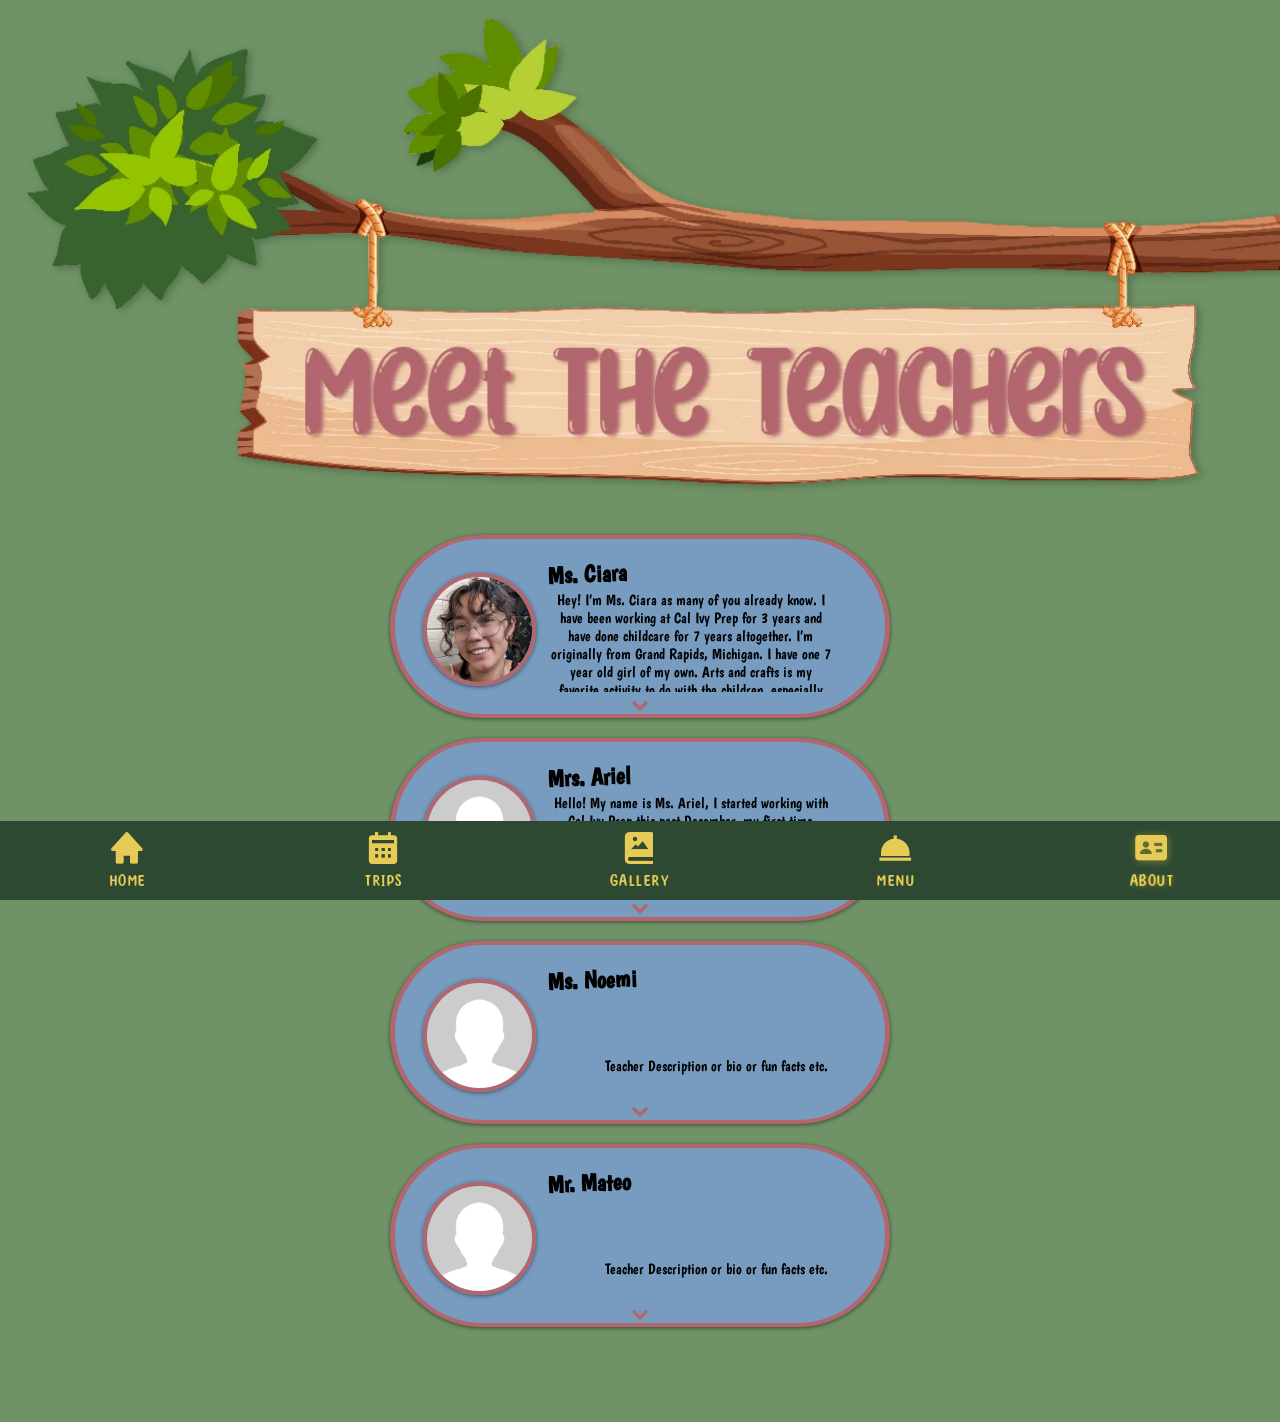
==== commit 27c13b4f: "Updated Title Branches Changing them from a picture with text attached, to a custom picture for each" ====
--- a/Crew/Crew.html
+++ b/Crew/Crew.html
@@ -12,8 +12,8 @@
 </head>
 <body>
     <header class="about-header">
-        <img src="../Images/TreeBranchRightLeft.png" role="presentation" alt="">
-        <h1 class="about-title">Meet the Teachers</h1>
+        <img src="TreeBranchCrew.webp" role="presentation" alt="">
+        <h1 class="hidden-title">Meet The Teachers</h1>
     </header>
     <main>
         <div class="staff-container">
--- a/style.css
+++ b/style.css
@@ -211,12 +211,7 @@
     max-width: 100vw;
     overflow: clip;
 
-    .events-title {
-        position: absolute;
-        left: -100000px;
-        overflow: hidden;
-
-    }
+
 
     >img {
         filter: drop-shadow(3px 2px 4px hsla(0, 0%, 0%, 0.25));
@@ -381,6 +376,7 @@
     padding: 0.25em;
     text-align: center;
     text-wrap: balance;
+    letter-spacing: 0.03em;
 
     >p {
         font-size: clamp(0.75rem, 0.4907rem + 1.1215vw, 1.5rem);
@@ -388,6 +384,12 @@
     }
 }
 
+.hidden-title {
+    position: absolute;
+    left: -100000px;
+    overflow: hidden;
+
+}
 
 /* Navbar */
 .navigation {
@@ -469,19 +471,9 @@
     max-width: 100vw;
     overflow: clip;
 
-    .menu-title {
-        position: absolute;
-        top: 100px;
-        left: 65px;
-        font-family: StickyMemos;
-        font-size: 53px;
-        color: var(--pureBlack);
-        text-shadow: 3px 2px 4px hsla(0, 0%, 0%, 0.5);
-        text-align: center;
-    }
-
     >img {
-        filter: drop-shadow(3px 2px 4px hsla(0, 0%, 0%, 0.5));
+        filter: drop-shadow(3px 2px 4px hsla(0, 0%, 0%, 0.25));
+        width: 100%;
     }
 }
 
@@ -588,21 +580,9 @@
     overflow: clip;
     display: grid;
 
-    .gallery-title {
-        position: absolute;
-        top: 100px;
-        right: 60px;
-        font-family: ActionIs;
-        font-size: 53px;
-        color: var(--calPolyGreen100);
-        text-shadow: 3px 2px 4px hsla(0, 0%, 0%, 0.5);
-        text-align: center;
-    }
-
     >img {
-        margin-left: auto;
-        margin-right: 0;
-        filter: drop-shadow(3px 2px 4px hsla(0, 0%, 0%, 0.5));
+        filter: drop-shadow(3px 2px 4px hsla(0, 0%, 0%, 0.25));
+        width: 100%;
     }
 }
 
@@ -715,25 +695,11 @@
     overflow: clip;
     display: grid;
 
-    .about-title {
-        position: absolute;
-        top: 100px;
-        right: 30px;
-        font-family: SunnySpells;
-        font-size: 42px;
-        color: var(--indianRed100);
-        text-shadow: 3px 2px 4px hsla(0, 0%, 0%, 0.5);
-        text-align: center;
-    }
-
     >img {
-        margin-left: auto;
-        margin-right: 0;
-        filter: drop-shadow(3px 2px 4px hsla(0, 0%, 0%, 0.5));
-    }
-}
-
-/* Staff Page */
+        filter: drop-shadow(3px 2px 4px hsla(0, 0%, 0%, 0.25));
+        width: 100%;
+    }
+}
 
 .staff-container {
     margin-top: 2em;
@@ -840,62 +806,8 @@
 
 /* Fonts */
 @font-face {
-    font-family: Flower Power;
-    src: url(Fonts/SpringtimeFlowersRegular-8M1mz.otf);
-}
-
-@font-face {
     font-family: SunnySpells;
     src: url(Fonts/SunnyspellsRegular-MV9ze.otf);
-}
-
-@font-face {
-    font-family: StickyMemos;
-    src: url(Fonts/Sticky\ Memos\ Demo.otf);
-}
-
-@font-face {
-    font-family: ActionIs;
-    src: url(Fonts/Actionis-6Yex.ttf);
-}
-
-@font-face {
-    font-family: CuteStitch;
-    src: url(Fonts/Cute\ Stitch.otf);
-}
-
-@keyframes wobble-hor-bottom {
-
-    0%,
-    100% {
-        transform: translateX(0);
-        transform-origin: 50% 50%
-    }
-
-    10% {
-        transform: translateX(-30px) rotate(-6deg)
-    }
-
-    20% {
-        transform: translateX(15px) rotate(6deg)
-    }
-
-    30% {
-        transform: translateX(-15px) rotate(-3.6deg)
-    }
-
-    40% {
-        transform: translateX(9px) rotate(2.4deg)
-    }
-
-    50% {
-        transform: translateX(-6px) rotate(-1.2deg)
-    }
-
-    60% {
-        transform: translateX(0);
-        transform-origin: 50% 50%
-    }
 }
 
 /****** APPLE SAFARI SPECIFIC STYLING ******/
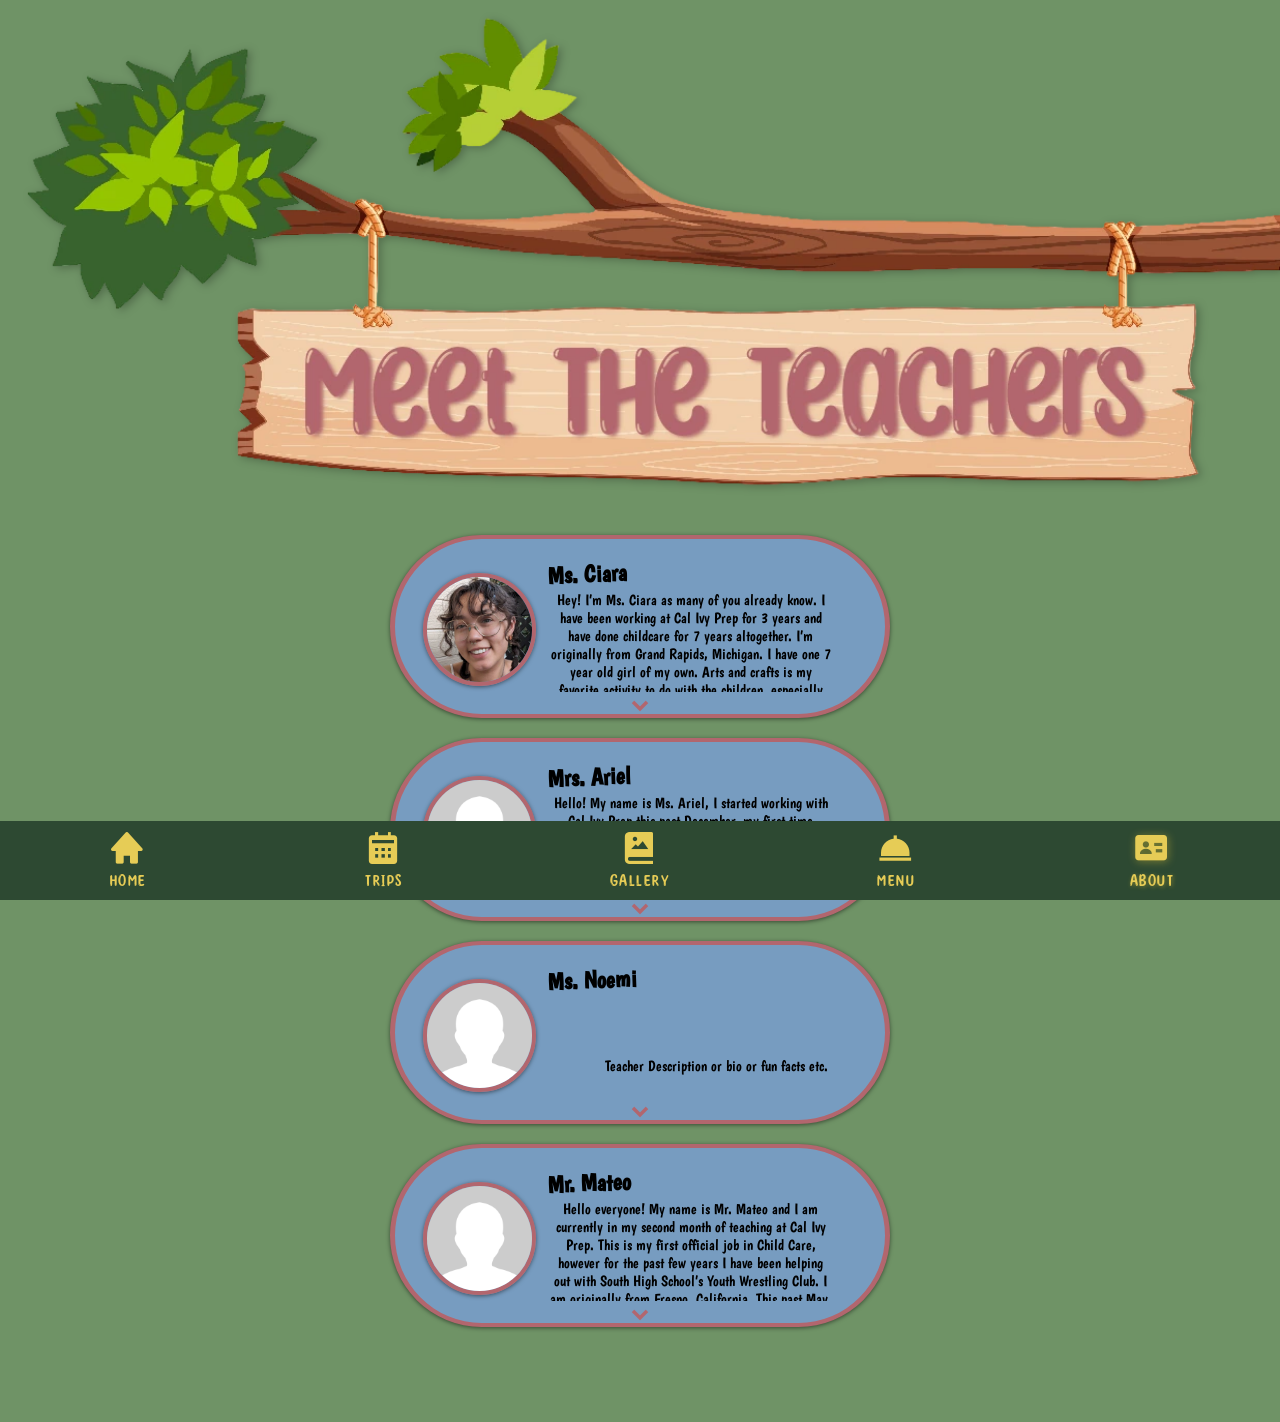
==== commit 0d3a60f0: "Mateo Description" ====
--- a/Crew/Crew.html
+++ b/Crew/Crew.html
@@ -58,7 +58,7 @@
                 </div>
                 <h2 class="staff-name">Mr. Mateo</h2>
                 <div class="staff-info-container">
-                    <p class="staff-description Mateo">Teacher Description or bio or fun facts etc.</p>
+                    <p class="staff-description Mateo">Hello everyone! My name is Mr. Mateo and I am currently in my second month of teaching at Cal Ivy Prep. This is my first official job in Child Care, however for the past few years I have been helping out with South High School’s Youth Wrestling Club. I am originally from Fresno, California. This past May, I finished my bachelors degree from CSUB in Child, Adolescent and Family Studies. For the past three years I have been a part of the CSUB Wrestling Team and I will be continuing competing and attending CSUB this Fall as I have been accepted to the Educational Counseling Masters Program. I love being outside with the kids, coloring, playing games, just about anything! I am so grateful and excited to be at Cal Ivy Prep this summer! Thank you!</p>
                 </div>
                 <div class="expand-arrow"><i class='bx bxs-chevron-down'></i></div>
             </div>
--- a/style.css
+++ b/style.css
@@ -72,8 +72,19 @@
 
 .title-bar {
     grid-area: title-bar;
-    display: flex;
+    display: grid;
     place-self: center;
+
+    >img {
+        width: 100%;
+        height: 100%;
+        object-fit: cover;
+        object-position: 50% 50%;
+        max-width: 375px;
+        padding-inline: 1.25rem;
+        transform: rotate(-1.72deg);
+        filter: drop-shadow(1px 2px 3px hsla(0, 0%, 0%, 0.75));
+    }
 
     >.title-container {
         max-height: fit-content;
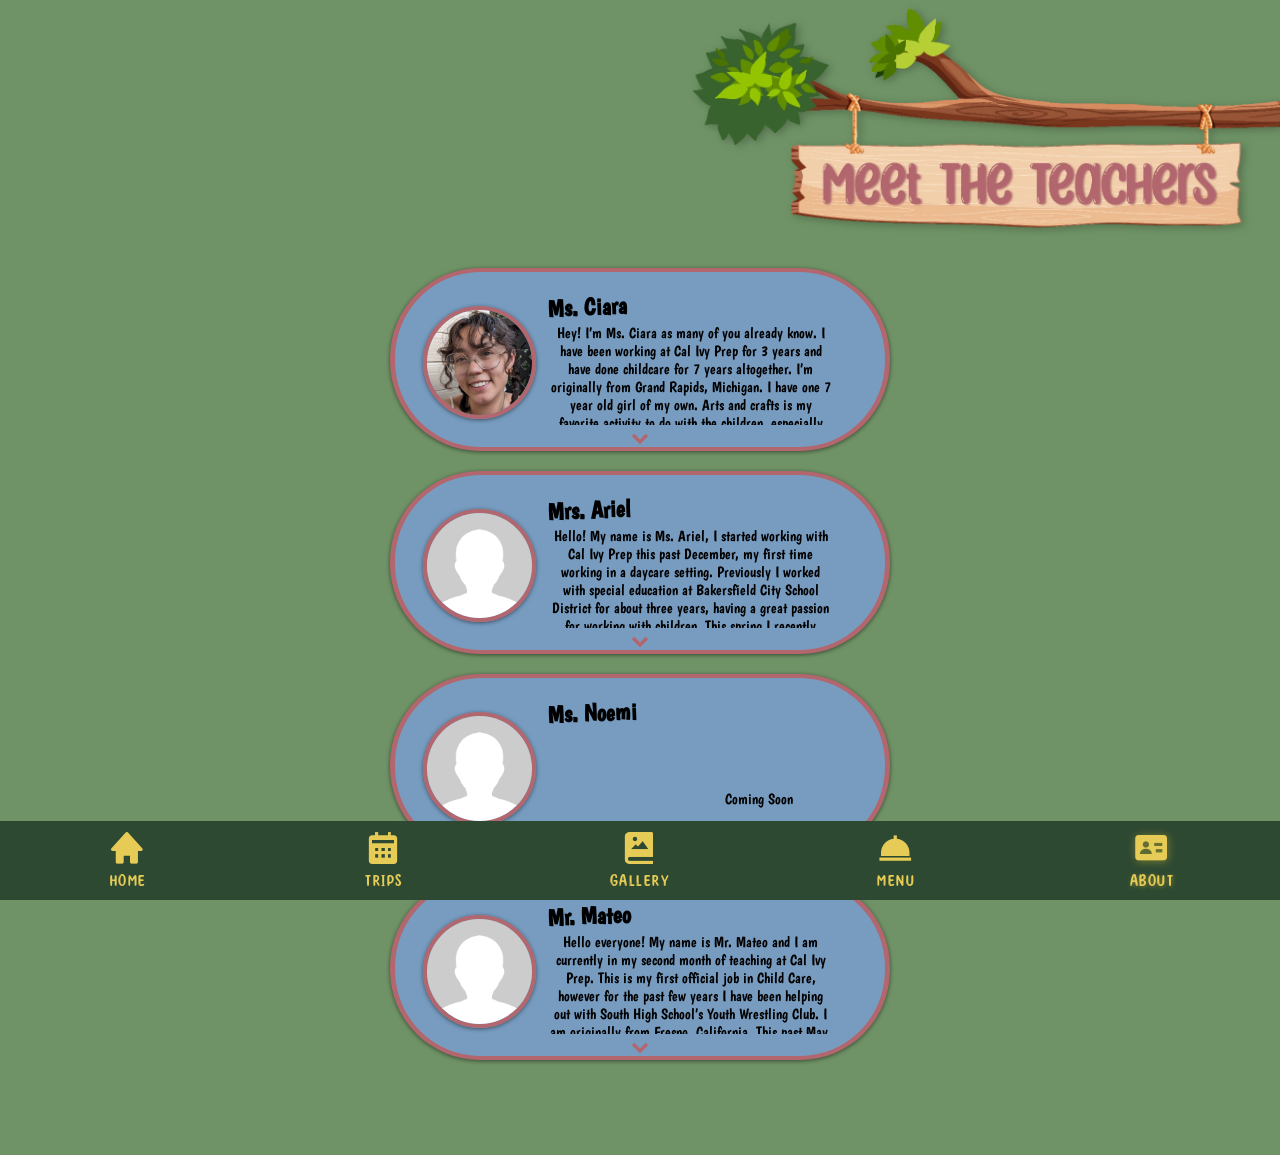
==== commit 2fc58933: "updated pages for larger page sizes" ====
--- a/Crew/Crew.html
+++ b/Crew/Crew.html
@@ -48,7 +48,7 @@
                 </div>
                 <h2 class="staff-name">Ms. Noemi</h2>
                 <div class="staff-info-container">
-                    <p class="staff-description Noemi">Teacher Description or bio or fun facts etc.</p>
+                    <p class="staff-description Noemi">Coming Soon</p>
                 </div>
                 <div class="expand-arrow"><i class='bx bxs-chevron-down'></i></div>
             </div>
--- a/style.css
+++ b/style.css
@@ -50,6 +50,12 @@
     background-color: var(--asparagus100);
 }
 
+.place-center {
+    display: grid;
+    place-items: center;
+}
+
+
 /* Home Page Styles */
 .home-screen {
     width: 100vw;
@@ -85,29 +91,6 @@
         transform: rotate(-1.72deg);
         filter: drop-shadow(1px 2px 3px hsla(0, 0%, 0%, 0.75));
     }
-
-    >.title-container {
-        max-height: fit-content;
-        min-width: 310px;
-        max-width: 448px;
-        /* margin: 8em 2em 2em 2em; */
-        margin-inline: 2em;
-        margin-block: 1em;
-        padding: 1em 0.2em;
-        background-color: hsl(60 36% 50%);
-        transform: rotate(-1.72deg);
-        border-radius: 29px;
-        box-shadow: 3px 2px 4px hsla(0, 0%, 0%, 0.25);
-
-        >.title {
-            font-family: SunnySpells;
-            font-size: clamp(4rem, 3.6479rem + 1.5023vw, 5rem);
-            text-shadow: 1px 2px 3px hsla(0, 0%, 0%, 0.75);
-            text-align: center;
-            line-height: 90%;
-            color: var(--arylideYellow100);
-        }
-    }
 }
 
 .sign-container {
@@ -142,7 +125,7 @@
         text-decoration: none;
         font-size: 50px;
         font-family: SunnySpells;
-        text-shadow: 1px 4px 0 hsl(13 18% 48%);
+        text-shadow: 2px 3px 3px hsla(0, 0%, 0%, 0.5);
     }
 
     #button1 {
@@ -193,14 +176,14 @@
     z-index: 1;
 }
 
-/* fit the trees to the sides of the screen. Left should stick to the right side of its box, right should stick to the left side of its box */
 .tree-left,
 .tree-right {
     overflow: clip;
     height: 100%;
     z-index: -1;
     justify-self: center;
-    transform: translateY(13%);
+    translate: 0% 8%;
+    filter: drop-shadow(3px 2px 4px hsla(0, 0%, 0%, 0.25));
 
     @media screen and (max-width: 600px) {
         display: none;
@@ -214,12 +197,14 @@
 
 .tree-right {
     grid-area: Right-tree;
+    z-index: -2;
 }
 
 /* Events Page */
 .events-header {
     position: relative;
-    max-width: 100vw;
+    width: 100vw;
+    max-width: 600px;
     overflow: clip;
 
 
@@ -239,6 +224,8 @@
     transform: rotate(1deg);
     background-color: var(--arylideYellow100);
     box-shadow: 3px 2px 4px hsla(0, 0%, 0%, 0.25);
+    max-width: 550px;
+    width: 80vw;
 
     >h2 {
         text-align: center;
@@ -255,6 +242,7 @@
         justify-content: start;
         gap: 1em;
         font: 17px Boogaloo, sans-serif;
+        margin-inline: 2em;
     }
 
     .classColorBox {
@@ -274,7 +262,9 @@
 
 .event-list-container {
     display: grid;
-    margin: 0.75em;
+    width: 92vw;
+    max-width: 600px;
+
 
     .event-card {
         display: grid;
@@ -384,15 +374,11 @@
     place-self: center;
     margin-bottom: 0.25em;
     margin-top: 0.15em;
-    padding: 0.25em;
+    padding-inline: 2ch;
     text-align: center;
     text-wrap: balance;
-    letter-spacing: 0.03em;
-
-    >p {
-        font-size: clamp(0.75rem, 0.4907rem + 1.1215vw, 1.5rem);
-
-    }
+    letter-spacing: 0.05em;
+    font-size: clamp(0.75rem, 0.1467rem + 2.6087vw, 1.125rem);
 }
 
 .hidden-title {
@@ -479,7 +465,8 @@
 /* Menu Page */
 .menu-header {
     position: relative;
-    max-width: 100vw;
+    width: 100%;
+    max-width: 600px;
     overflow: clip;
 
     >img {
@@ -499,6 +486,8 @@
     transform: rotate(-1.25deg);
     text-align: center;
     box-shadow: 3px 2px 4px hsla(0, 0%, 0%, 0.25);
+    width: 92vw;
+    max-width: 550px;
 
     >h2 {
         font-size: 24px;
@@ -519,6 +508,8 @@
     grid-template-columns: repeat(auto-fill, minmax(160px, 1fr));
     grid-gap: 0.5em;
     margin-inline: 0.5em;
+    width: 90vw;
+    max-width: 920px;
 }
 
 .menu-day-container {
@@ -587,13 +578,15 @@
 /* Gallery Page */
 .gallery-header {
     position: relative;
-    max-width: 100vw;
+    width: 100vw;
     overflow: clip;
     display: grid;
+    justify-content: end;
 
     >img {
         filter: drop-shadow(3px 2px 4px hsla(0, 0%, 0%, 0.25));
         width: 100%;
+        max-width: 600px;
     }
 }
 
@@ -608,6 +601,9 @@
     transform: rotate(-1.25deg);
     box-shadow: 3px 2px 4px hsla(0, 0%, 0%, 0.25);
     text-align: center;
+    max-width: 550px;
+    width: 80vw;
+    
 
     >h2 {
         font-size: 24px;
@@ -631,15 +627,37 @@
 }
 
 .masonry-gallery {
+    width: 90vw;
+    margin-left: 10px;
+    display: grid;
+    
 
     .gallery-item {
         aspect-ratio: auto;
-        min-width: 150px;
-        max-width: 179px;
         margin-bottom: 10px;
         border-radius: 1rem;
         box-shadow: 0 1px 4px hsla(0, 0%, 0%, 0.5);
     }
+
+    .grid-sizer,
+    .gallery-item {
+        width: calc(50% - 10px);
+    }
+
+    @media screen and (min-width: 480px) {
+        .grid-sizer,
+        .gallery-item {
+            width: calc(33.33% - 10px);
+        }
+    }
+
+    @media screen and (min-width: 768px) {
+        .grid-sizer,
+        .gallery-item {
+            width: calc(25% - 10px);
+        }
+    }
+
 }
 
 .modal {
@@ -702,9 +720,11 @@
 /* About Page */
 .about-header {
     position: relative;
-    max-width: 100vw;
+    width: 100%;
+    max-width: 600px;
     overflow: clip;
     display: grid;
+    margin-left: auto;
 
     >img {
         filter: drop-shadow(3px 2px 4px hsla(0, 0%, 0%, 0.25));
@@ -724,7 +744,7 @@
     display: grid;
     place-content: start;
     padding: 1em;
-    border-radius: 20vw;
+    border-radius: 90px;
     background-color: var(--blueGray100);
     box-shadow: 0 1px 4px hsla(0, 0%, 0%, 0.5);
     grid-template-columns: minmax(80px, 30%) 70%;
